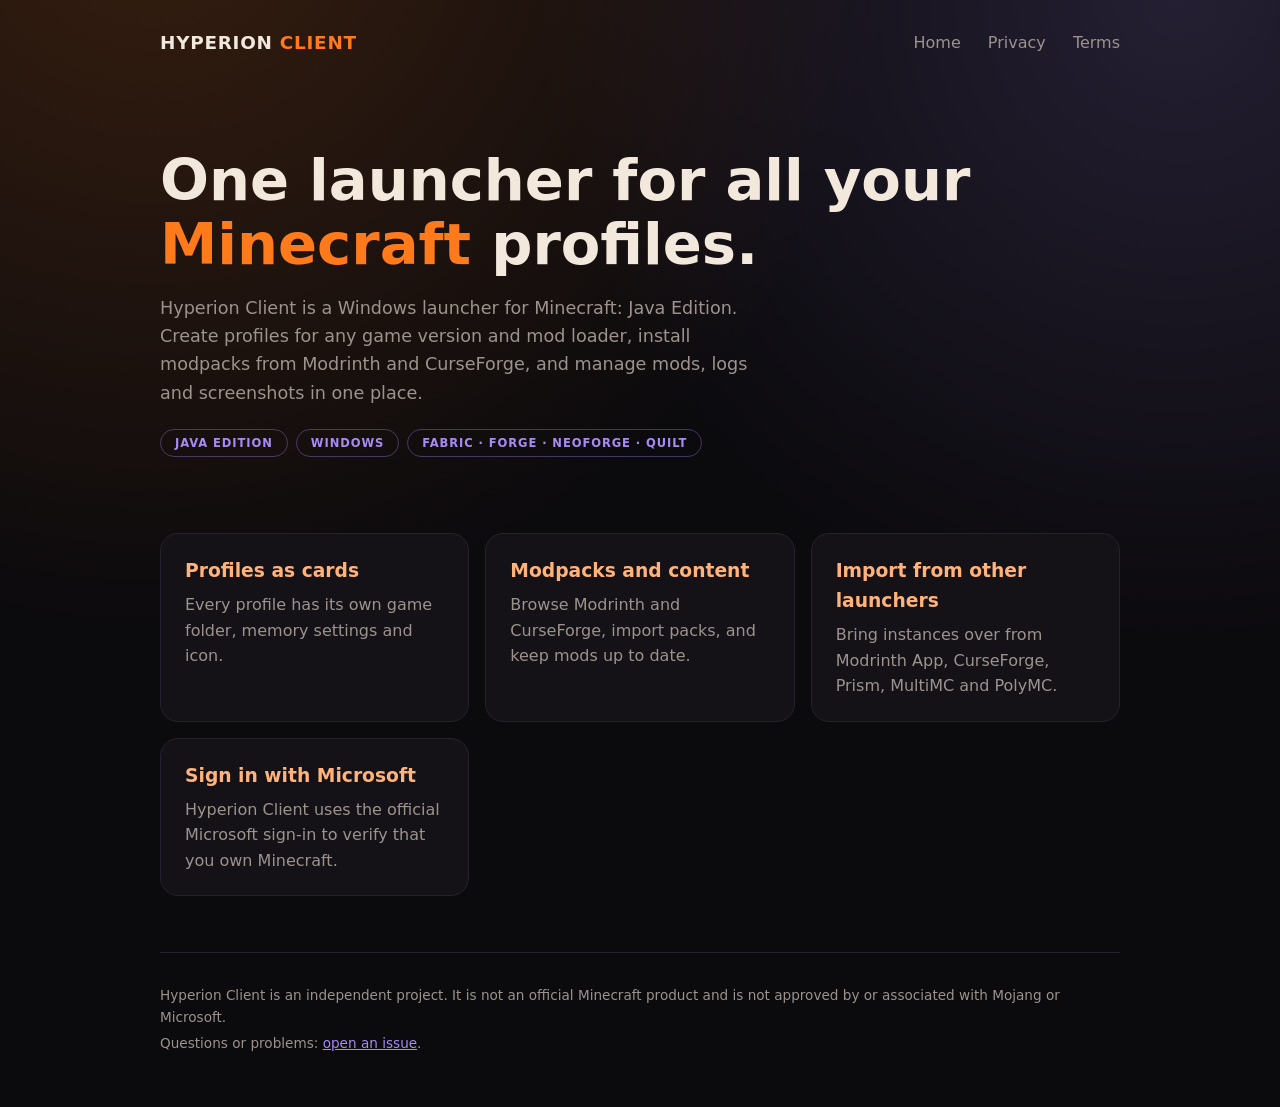
==== index.html @ f6ef38c7 "Add Hyperion Client website" ====
<!doctype html>
<html lang="en">
<head>
  <meta charset="utf-8">
  <meta name="viewport" content="width=device-width, initial-scale=1">
  <title>Hyperion Client</title>
  <meta name="description" content="Hyperion Client is a Windows launcher for Minecraft: Java Edition profiles, modpacks and content.">
  <link rel="stylesheet" href="style.css">
</head>
<body>
  <header>
    <a class="brand" href="./">HYPERION <span>CLIENT</span></a>
    <nav>
      <a href="./">Home</a>
      <a href="privacy.html">Privacy</a>
      <a href="terms.html">Terms</a>
    </nav>
  </header>
  <main>
    <section class="hero">
      <h1>One launcher for all your <em>Minecraft</em> profiles.</h1>
      <p>Hyperion Client is a Windows launcher for Minecraft: Java Edition. Create profiles for any game version and mod loader,
        install modpacks from Modrinth and CurseForge, and manage mods, logs and screenshots in one place.</p>
      <div class="chips">
        <span class="chip">JAVA EDITION</span>
        <span class="chip">WINDOWS</span>
        <span class="chip">FABRIC · FORGE · NEOFORGE · QUILT</span>
      </div>
    </section>
    <section class="grid">
      <article class="card"><h3>Profiles as cards</h3><p>Every profile has its own game folder, memory settings and icon.</p></article>
      <article class="card"><h3>Modpacks and content</h3><p>Browse Modrinth and CurseForge, import packs, and keep mods up to date.</p></article>
      <article class="card"><h3>Import from other launchers</h3><p>Bring instances over from Modrinth App, CurseForge, Prism, MultiMC and PolyMC.</p></article>
      <article class="card"><h3>Sign in with Microsoft</h3><p>Hyperion Client uses the official Microsoft sign-in to verify that you own Minecraft.</p></article>
    </section>
  </main>
  <footer>
    <p>Hyperion Client is an independent project. It is not an official Minecraft product and is not approved by or associated with Mojang or Microsoft.</p>
    <p>Questions or problems: <a href="https://github.com/Wolfiy044/hyperion-client/issues">open an issue</a>.</p>
  </footer>
</body>
</html>
---- style.css ----
:root {
  --ink: #0b0a0d;
  --panel: #141217;
  --line: #26222b;
  --pumpkin: #ff7a1a;
  --pumpkin-light: #ffb27a;
  --witch: #a88bf5;
  --bone: #f2e8dc;
  --ash: #9c938d;
}

* { box-sizing: border-box; }

body {
  margin: 0;
  min-height: 100vh;
  background:
    radial-gradient(circle at 12% -10%, rgba(255, 122, 26, 0.18), transparent 45%),
    radial-gradient(circle at 92% 0%, rgba(168, 139, 245, 0.16), transparent 40%),
    var(--ink);
  color: var(--bone);
  font-family: "Segoe UI", system-ui, sans-serif;
  line-height: 1.6;
}

header, main, footer { width: min(960px, 100% - 40px); margin: 0 auto; }

header { display: flex; align-items: center; justify-content: space-between; padding: 28px 0; }

.brand { font-weight: 800; font-size: 1.15rem; letter-spacing: 0.04em; color: var(--bone); text-decoration: none; }
.brand span { color: var(--pumpkin); }

nav a { color: var(--ash); text-decoration: none; margin-left: 22px; transition: color 0.2s; }
nav a:hover { color: var(--pumpkin-light); }

.hero { padding: 64px 0 40px; }
.hero h1 { font-size: clamp(2.2rem, 6vw, 3.6rem); line-height: 1.1; margin: 0 0 18px; }
.hero h1 em { font-style: normal; color: var(--pumpkin); }
.hero p { max-width: 620px; color: var(--ash); font-size: 1.1rem; }

.chips { display: flex; flex-wrap: wrap; gap: 8px; margin-top: 22px; }
.chip {
  padding: 4px 14px;
  border: 1px solid rgba(168, 139, 245, 0.35);
  border-radius: 999px;
  color: var(--witch);
  font-size: 0.72rem;
  font-weight: 700;
  letter-spacing: 0.08em;
}

.grid { display: grid; grid-template-columns: repeat(auto-fit, minmax(260px, 1fr)); gap: 16px; margin: 36px 0 56px; }

.card {
  background: var(--panel);
  border: 1px solid var(--line);
  border-radius: 18px;
  padding: 22px 24px;
  transition: transform 0.2s, border-color 0.2s;
}
.card:hover { transform: translateY(-3px); border-color: var(--pumpkin); }
.card h3 { margin: 0 0 6px; color: var(--pumpkin-light); }
.card p { margin: 0; color: var(--ash); }

.doc { padding: 24px 0 64px; }
.doc h1 { font-size: 2.2rem; margin-bottom: 4px; }
.doc h2 { color: var(--pumpkin-light); margin-top: 36px; }
.doc p, .doc li { color: var(--bone); }
.doc .muted { color: var(--ash); }
.doc a, footer a { color: var(--witch); }

footer { border-top: 1px solid var(--line); padding: 28px 0 48px; color: var(--ash); font-size: 0.85rem; }
footer p { margin: 4px 0; }
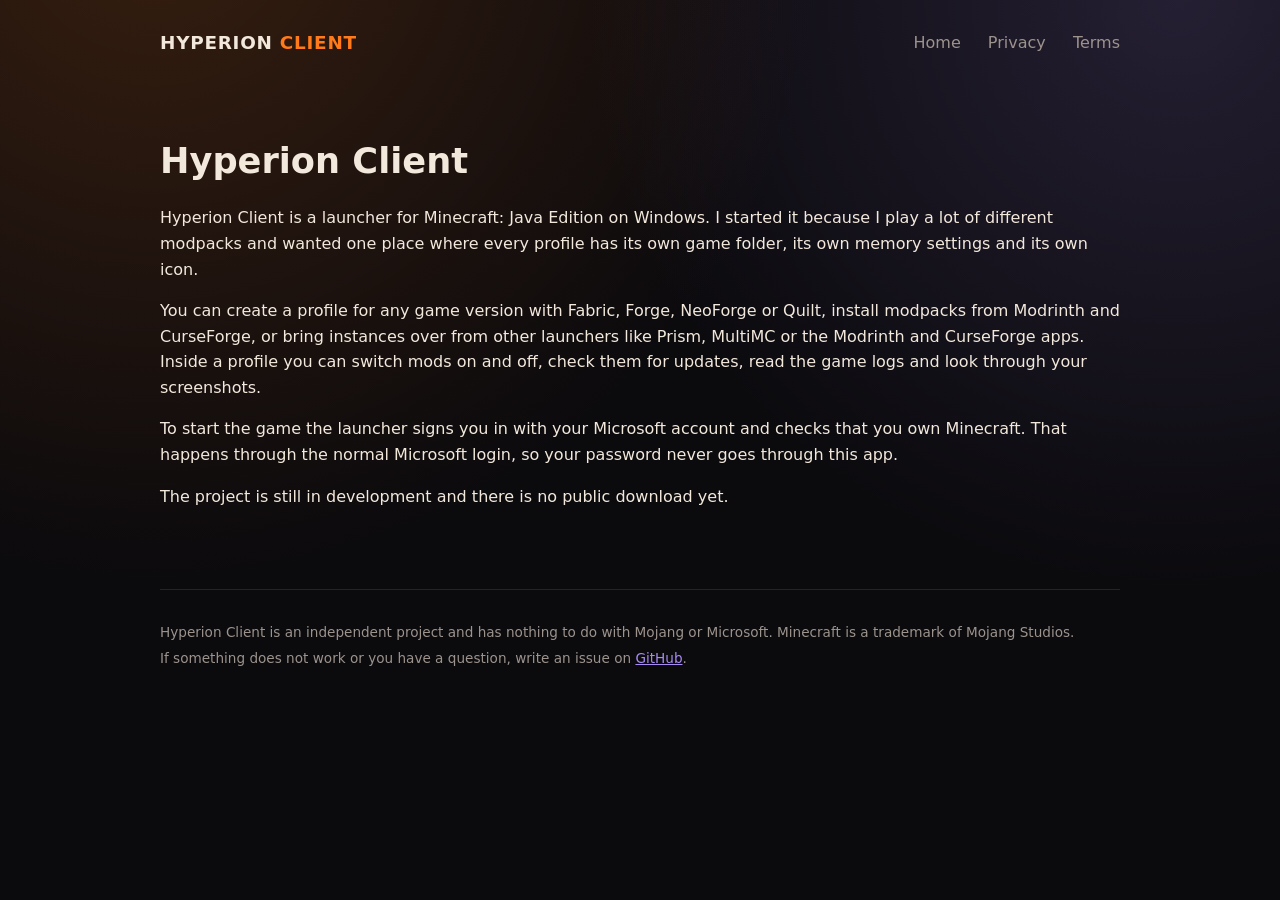
==== commit a1c7140a: "Rewrite site text" ====
--- a/index.html
+++ b/index.html
@@ -4,7 +4,7 @@
   <meta charset="utf-8">
   <meta name="viewport" content="width=device-width, initial-scale=1">
   <title>Hyperion Client</title>
-  <meta name="description" content="Hyperion Client is a Windows launcher for Minecraft: Java Edition profiles, modpacks and content.">
+  <meta name="description" content="Hyperion Client is a Windows launcher for Minecraft: Java Edition.">
   <link rel="stylesheet" href="style.css">
 </head>
 <body>
@@ -16,27 +16,20 @@
       <a href="terms.html">Terms</a>
     </nav>
   </header>
-  <main>
-    <section class="hero">
-      <h1>One launcher for all your <em>Minecraft</em> profiles.</h1>
-      <p>Hyperion Client is a Windows launcher for Minecraft: Java Edition. Create profiles for any game version and mod loader,
-        install modpacks from Modrinth and CurseForge, and manage mods, logs and screenshots in one place.</p>
-      <div class="chips">
-        <span class="chip">JAVA EDITION</span>
-        <span class="chip">WINDOWS</span>
-        <span class="chip">FABRIC · FORGE · NEOFORGE · QUILT</span>
-      </div>
-    </section>
-    <section class="grid">
-      <article class="card"><h3>Profiles as cards</h3><p>Every profile has its own game folder, memory settings and icon.</p></article>
-      <article class="card"><h3>Modpacks and content</h3><p>Browse Modrinth and CurseForge, import packs, and keep mods up to date.</p></article>
-      <article class="card"><h3>Import from other launchers</h3><p>Bring instances over from Modrinth App, CurseForge, Prism, MultiMC and PolyMC.</p></article>
-      <article class="card"><h3>Sign in with Microsoft</h3><p>Hyperion Client uses the official Microsoft sign-in to verify that you own Minecraft.</p></article>
-    </section>
+  <main class="doc">
+    <h1>Hyperion Client</h1>
+    <p>Hyperion Client is a launcher for Minecraft: Java Edition on Windows. I started it because I play a lot of different
+      modpacks and wanted one place where every profile has its own game folder, its own memory settings and its own icon.</p>
+    <p>You can create a profile for any game version with Fabric, Forge, NeoForge or Quilt, install modpacks from Modrinth and
+      CurseForge, or bring instances over from other launchers like Prism, MultiMC or the Modrinth and CurseForge apps. Inside a
+      profile you can switch mods on and off, check them for updates, read the game logs and look through your screenshots.</p>
+    <p>To start the game the launcher signs you in with your Microsoft account and checks that you own Minecraft. That happens
+      through the normal Microsoft login, so your password never goes through this app.</p>
+    <p>The project is still in development and there is no public download yet.</p>
   </main>
   <footer>
-    <p>Hyperion Client is an independent project. It is not an official Minecraft product and is not approved by or associated with Mojang or Microsoft.</p>
-    <p>Questions or problems: <a href="https://github.com/Wolfiy044/hyperion-client/issues">open an issue</a>.</p>
+    <p>Hyperion Client is an independent project and has nothing to do with Mojang or Microsoft. Minecraft is a trademark of Mojang Studios.</p>
+    <p>If something does not work or you have a question, write an issue on <a href="https://github.com/Wolfiy044/hyperion-client/issues">GitHub</a>.</p>
   </footer>
 </body>
 </html>
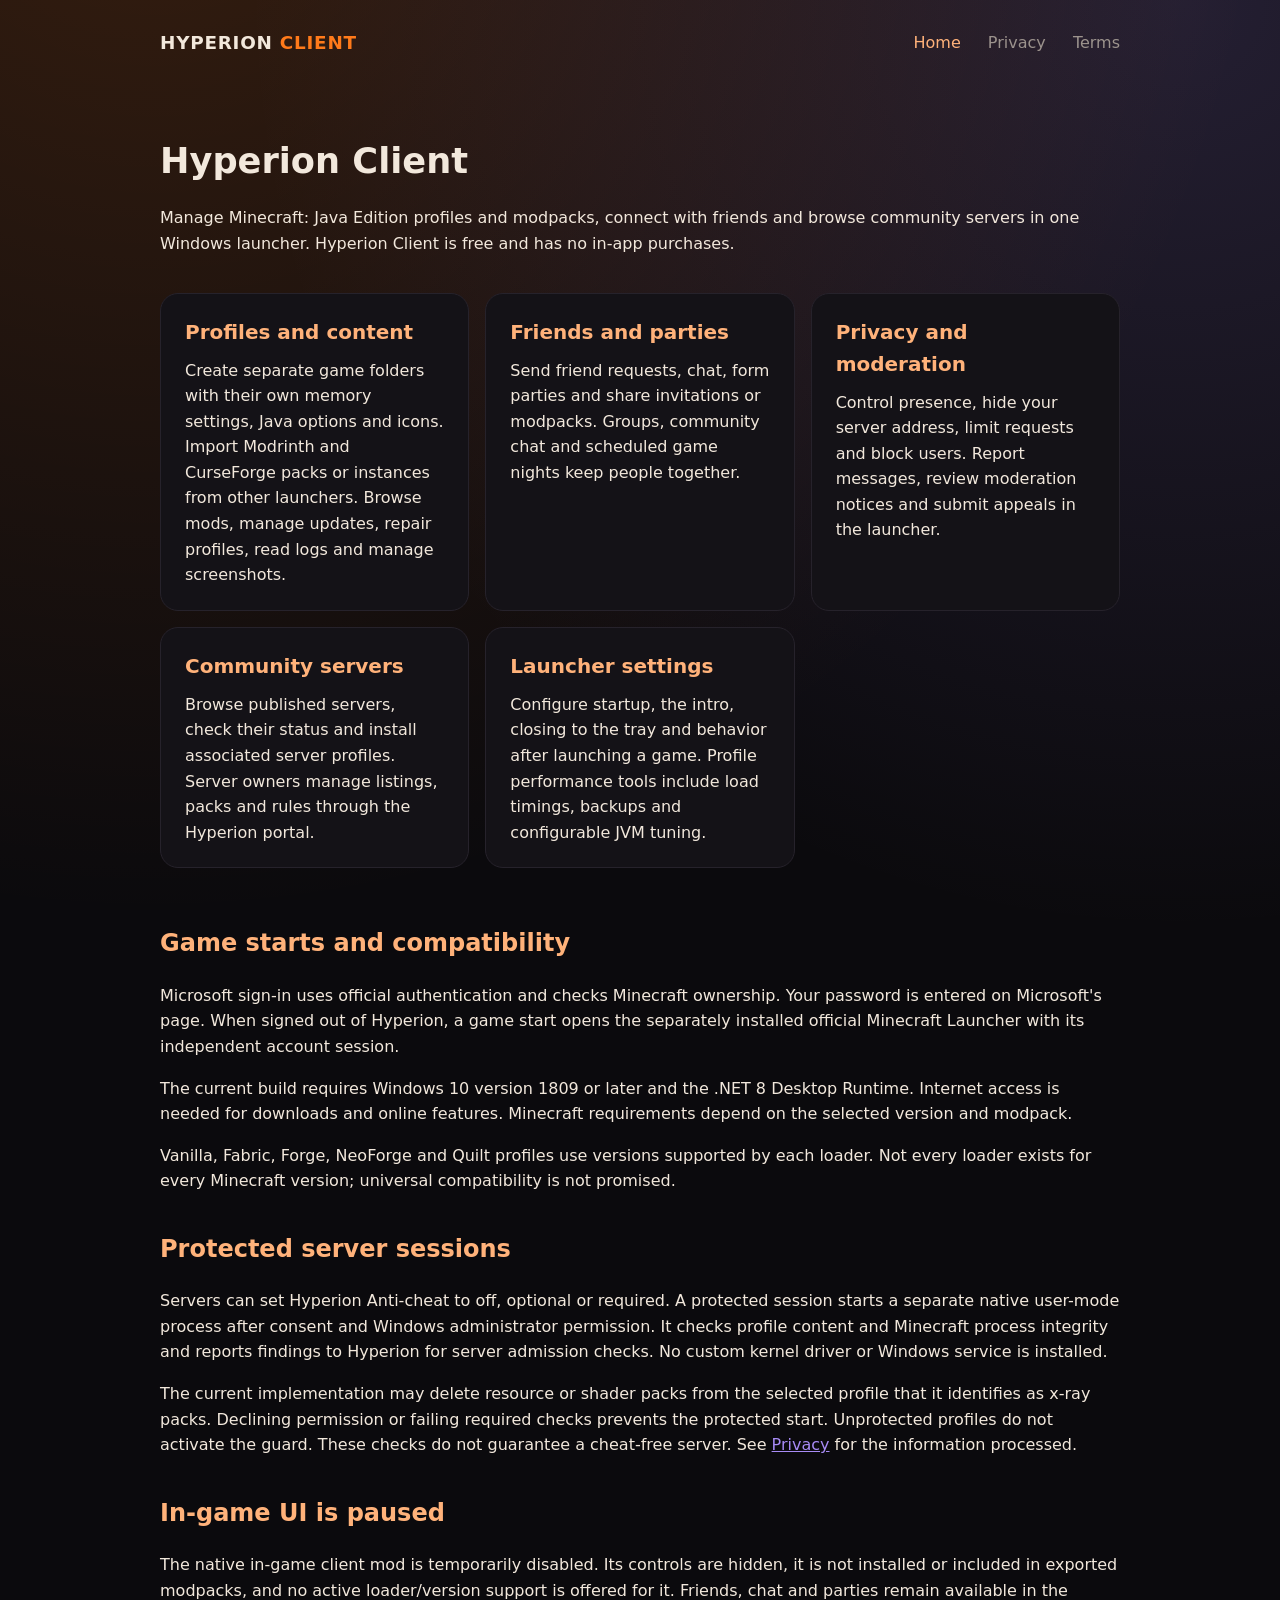
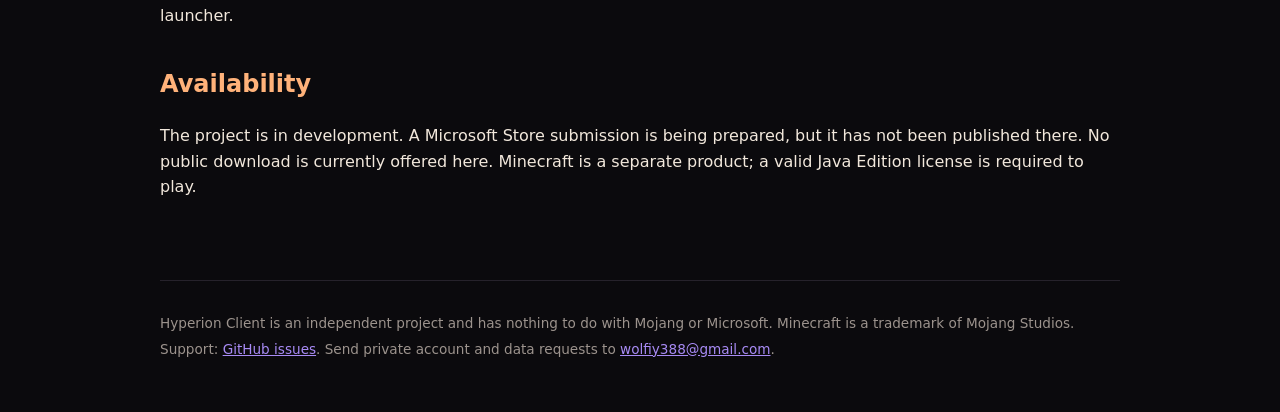
==== commit 0d9fa088: "Update website for current launcher features and privacy" ====
--- a/index.html
+++ b/index.html
@@ -10,26 +10,75 @@
 <body>
   <header>
     <a class="brand" href="./">HYPERION <span>CLIENT</span></a>
-    <nav>
-      <a href="./">Home</a>
+    <nav aria-label="Main navigation">
+      <a href="./" aria-current="page">Home</a>
       <a href="privacy.html">Privacy</a>
       <a href="terms.html">Terms</a>
     </nav>
   </header>
   <main class="doc">
     <h1>Hyperion Client</h1>
-    <p>Hyperion Client is a launcher for Minecraft: Java Edition on Windows. I started it because I play a lot of different
-      modpacks and wanted one place where every profile has its own game folder, its own memory settings and its own icon.</p>
-    <p>You can create a profile for any game version with Fabric, Forge, NeoForge or Quilt, install modpacks from Modrinth and
-      CurseForge, or bring instances over from other launchers like Prism, MultiMC or the Modrinth and CurseForge apps. Inside a
-      profile you can switch mods on and off, check them for updates, read the game logs and look through your screenshots.</p>
-    <p>To start the game the launcher signs you in with your Microsoft account and checks that you own Minecraft. That happens
-      through the normal Microsoft login, so your password never goes through this app.</p>
-    <p>The project is still in development and there is no public download yet.</p>
+    <p>Manage Minecraft: Java Edition profiles and modpacks, connect with friends and browse community servers
+      in one Windows launcher. Hyperion Client is free and has no in-app purchases.</p>
+    <div class="grid">
+      <article class="card">
+        <h2>Profiles and content</h2>
+        <p>Create separate game folders with their own memory settings, Java options and icons.
+          Import Modrinth and CurseForge packs or instances from other launchers. Browse mods, manage updates,
+          repair profiles, read logs and manage screenshots.</p>
+      </article>
+      <article class="card">
+        <h2>Friends and parties</h2>
+        <p>Send friend requests, chat, form parties and share invitations or modpacks.
+          Groups, community chat and scheduled game nights keep people together.</p>
+      </article>
+      <article class="card">
+        <h2>Privacy and moderation</h2>
+        <p>Control presence, hide your server address, limit requests and block users.
+          Report messages, review moderation notices and submit appeals in the launcher.</p>
+      </article>
+      <article class="card">
+        <h2>Community servers</h2>
+        <p>Browse published servers, check their status and install associated server profiles.
+          Server owners manage listings, packs and rules through the Hyperion portal.</p>
+      </article>
+      <article class="card">
+        <h2>Launcher settings</h2>
+        <p>Configure startup, the intro, closing to the tray and behavior after launching a game.
+          Profile performance tools include load timings, backups and configurable JVM tuning.</p>
+      </article>
+    </div>
+    <h2>Game starts and compatibility</h2>
+    <p>Microsoft sign-in uses official authentication and checks Minecraft ownership. Your password is entered
+      on Microsoft's page. When signed out of Hyperion, a game start opens the separately installed official
+      Minecraft Launcher with its independent account session.</p>
+    <p>The current build requires Windows 10 version 1809 or later and the .NET 8 Desktop Runtime.
+      Internet access is needed for downloads and online features. Minecraft requirements depend on the
+      selected version and modpack.</p>
+    <p>Vanilla, Fabric, Forge, NeoForge and Quilt profiles use versions supported by each loader.
+      Not every loader exists for every Minecraft version; universal compatibility is not promised.</p>
+    <h2>Protected server sessions</h2>
+    <p>Servers can set Hyperion Anti-cheat to off, optional or required. A protected session starts a separate
+      native user-mode process after consent and Windows administrator permission. It checks profile content
+      and Minecraft process integrity and reports findings to Hyperion for server admission checks.
+      No custom kernel driver or Windows service is installed.</p>
+    <p>The current implementation may delete resource or shader packs from the selected profile that it
+      identifies as x-ray packs. Declining permission or failing required checks prevents the protected start.
+      Unprotected profiles do not activate the guard. These checks do not guarantee a cheat-free server.
+      See <a href="privacy.html">Privacy</a> for the information processed.</p>
+    <h2>In-game UI is paused</h2>
+    <p>The native in-game client mod is temporarily disabled. Its controls are hidden, it is not installed
+      or included in exported modpacks, and no active loader/version support is offered for it.
+      Friends, chat and parties remain available in the launcher.</p>
+    <h2>Availability</h2>
+    <p>The project is in development. A Microsoft Store submission is being prepared, but it has not been
+      published there. No public download is currently offered here. Minecraft is a separate product;
+      a valid Java Edition license is required to play.</p>
   </main>
   <footer>
     <p>Hyperion Client is an independent project and has nothing to do with Mojang or Microsoft. Minecraft is a trademark of Mojang Studios.</p>
-    <p>If something does not work or you have a question, write an issue on <a href="https://github.com/Wolfiy044/hyperion-client/issues">GitHub</a>.</p>
+    <p>Support: <a href="https://github.com/Wolfiy044/hyperion-client/issues">GitHub issues</a>.
+      Send private account and data requests to <a href="mailto:wolfiy388@gmail.com">wolfiy388@gmail.com</a>.</p>
   </footer>
 </body>
 </html>
--- a/style.css
+++ b/style.css
@@ -60,6 +60,7 @@
 }
 .card:hover { transform: translateY(-3px); border-color: var(--pumpkin); }
 .card h3 { margin: 0 0 6px; color: var(--pumpkin-light); }
+.doc .card h2 { margin: 0 0 10px; font-size: 1.25rem; }
 .card p { margin: 0; color: var(--ash); }
 
 .doc { padding: 24px 0 64px; }
@@ -71,3 +72,19 @@
 
 footer { border-top: 1px solid var(--line); padding: 28px 0 48px; color: var(--ash); font-size: 0.85rem; }
 footer p { margin: 4px 0; }
+
+a:focus-visible { outline: 2px solid var(--witch); outline-offset: 4px; }
+nav a[aria-current="page"] { color: var(--pumpkin-light); }
+.doc p { overflow-wrap: anywhere; }
+
+@media (max-width: 540px) {
+  header { align-items: flex-start; flex-direction: column; gap: 14px; }
+  nav { display: flex; flex-wrap: wrap; gap: 18px; }
+  nav a { margin-left: 0; }
+  .grid { grid-template-columns: 1fr; }
+}
+
+@media (prefers-reduced-motion: reduce) {
+  .card, nav a { transition: none; }
+  .card:hover { transform: none; }
+}
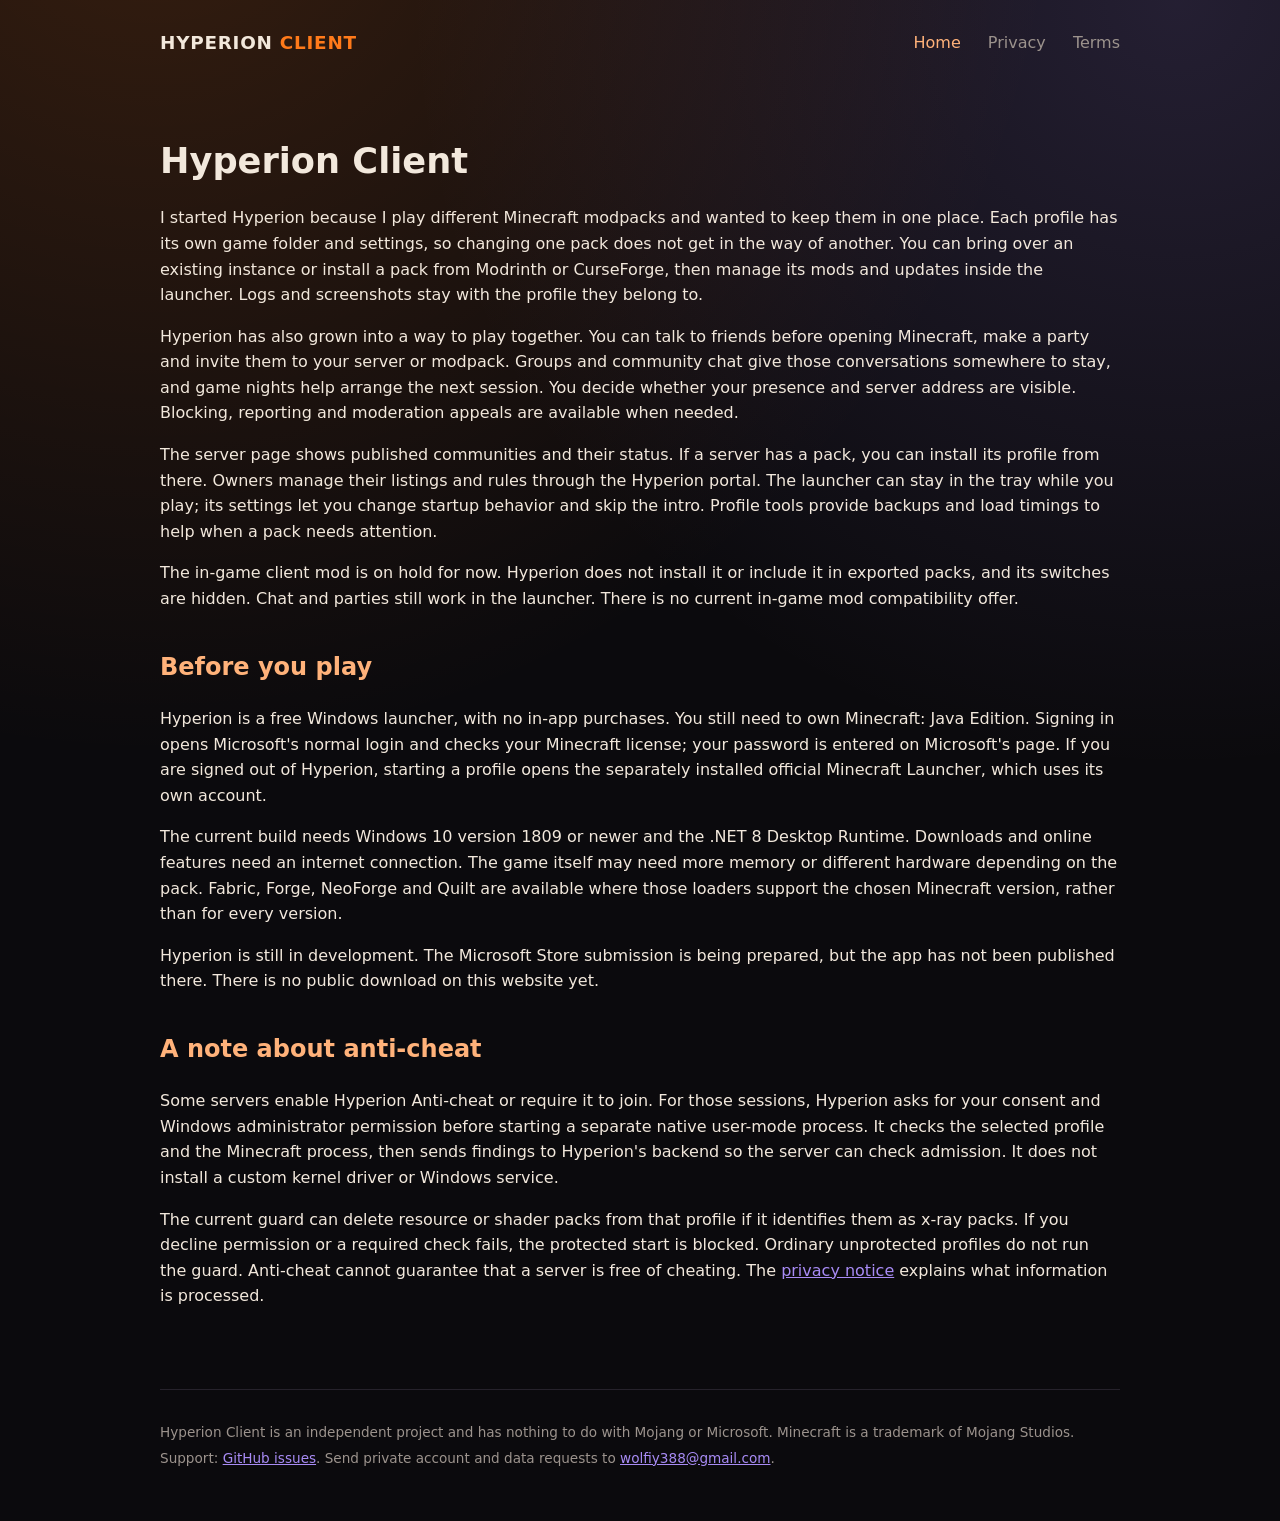
==== commit b40577b2: "Rewrite homepage as natural prose" ====
--- a/index.html
+++ b/index.html
@@ -5,6 +5,7 @@
   <meta name="viewport" content="width=device-width, initial-scale=1">
   <title>Hyperion Client</title>
   <meta name="description" content="Hyperion Client is a Windows launcher for Minecraft: Java Edition.">
+  <link rel="icon" href="favicon.ico">
   <link rel="stylesheet" href="style.css">
 </head>
 <body>
@@ -18,62 +19,43 @@
   </header>
   <main class="doc">
     <h1>Hyperion Client</h1>
-    <p>Manage Minecraft: Java Edition profiles and modpacks, connect with friends and browse community servers
-      in one Windows launcher. Hyperion Client is free and has no in-app purchases.</p>
-    <div class="grid">
-      <article class="card">
-        <h2>Profiles and content</h2>
-        <p>Create separate game folders with their own memory settings, Java options and icons.
-          Import Modrinth and CurseForge packs or instances from other launchers. Browse mods, manage updates,
-          repair profiles, read logs and manage screenshots.</p>
-      </article>
-      <article class="card">
-        <h2>Friends and parties</h2>
-        <p>Send friend requests, chat, form parties and share invitations or modpacks.
-          Groups, community chat and scheduled game nights keep people together.</p>
-      </article>
-      <article class="card">
-        <h2>Privacy and moderation</h2>
-        <p>Control presence, hide your server address, limit requests and block users.
-          Report messages, review moderation notices and submit appeals in the launcher.</p>
-      </article>
-      <article class="card">
-        <h2>Community servers</h2>
-        <p>Browse published servers, check their status and install associated server profiles.
-          Server owners manage listings, packs and rules through the Hyperion portal.</p>
-      </article>
-      <article class="card">
-        <h2>Launcher settings</h2>
-        <p>Configure startup, the intro, closing to the tray and behavior after launching a game.
-          Profile performance tools include load timings, backups and configurable JVM tuning.</p>
-      </article>
-    </div>
-    <h2>Game starts and compatibility</h2>
-    <p>Microsoft sign-in uses official authentication and checks Minecraft ownership. Your password is entered
-      on Microsoft's page. When signed out of Hyperion, a game start opens the separately installed official
-      Minecraft Launcher with its independent account session.</p>
-    <p>The current build requires Windows 10 version 1809 or later and the .NET 8 Desktop Runtime.
-      Internet access is needed for downloads and online features. Minecraft requirements depend on the
-      selected version and modpack.</p>
-    <p>Vanilla, Fabric, Forge, NeoForge and Quilt profiles use versions supported by each loader.
-      Not every loader exists for every Minecraft version; universal compatibility is not promised.</p>
-    <h2>Protected server sessions</h2>
-    <p>Servers can set Hyperion Anti-cheat to off, optional or required. A protected session starts a separate
-      native user-mode process after consent and Windows administrator permission. It checks profile content
-      and Minecraft process integrity and reports findings to Hyperion for server admission checks.
-      No custom kernel driver or Windows service is installed.</p>
-    <p>The current implementation may delete resource or shader packs from the selected profile that it
-      identifies as x-ray packs. Declining permission or failing required checks prevents the protected start.
-      Unprotected profiles do not activate the guard. These checks do not guarantee a cheat-free server.
-      See <a href="privacy.html">Privacy</a> for the information processed.</p>
-    <h2>In-game UI is paused</h2>
-    <p>The native in-game client mod is temporarily disabled. Its controls are hidden, it is not installed
-      or included in exported modpacks, and no active loader/version support is offered for it.
-      Friends, chat and parties remain available in the launcher.</p>
-    <h2>Availability</h2>
-    <p>The project is in development. A Microsoft Store submission is being prepared, but it has not been
-      published there. No public download is currently offered here. Minecraft is a separate product;
-      a valid Java Edition license is required to play.</p>
+    <p>I started Hyperion because I play different Minecraft modpacks and wanted to keep them in one place.
+      Each profile has its own game folder and settings, so changing one pack does not get in the way of another.
+      You can bring over an existing instance or install a pack from Modrinth or CurseForge, then manage its
+      mods and updates inside the launcher. Logs and screenshots stay with the profile they belong to.</p>
+    <p>Hyperion has also grown into a way to play together. You can talk to friends before opening Minecraft,
+      make a party and invite them to your server or modpack. Groups and community chat give those conversations
+      somewhere to stay, and game nights help arrange the next session. You decide whether your presence and
+      server address are visible. Blocking, reporting and moderation appeals are available when needed.</p>
+    <p>The server page shows published communities and their status. If a server has a pack, you can install
+      its profile from there. Owners manage their listings and rules through the Hyperion portal. The launcher
+      can stay in the tray while you play; its settings let you change startup behavior and skip the intro.
+      Profile tools provide backups and load timings to help when a pack needs attention.</p>
+    <p>The in-game client mod is on hold for now. Hyperion does not install it or include it in exported packs,
+      and its switches are hidden. Chat and parties still work in the launcher. There is no current in-game mod
+      compatibility offer.</p>
+
+    <h2>Before you play</h2>
+    <p>Hyperion is a free Windows launcher, with no in-app purchases. You still need to own Minecraft:
+      Java Edition. Signing in opens Microsoft's normal login and checks your Minecraft license; your password
+      is entered on Microsoft's page. If you are signed out of Hyperion, starting a profile opens the separately
+      installed official Minecraft Launcher, which uses its own account.</p>
+    <p>The current build needs Windows 10 version 1809 or newer and the .NET 8 Desktop Runtime.
+      Downloads and online features need an internet connection. The game itself may need more memory or
+      different hardware depending on the pack. Fabric, Forge, NeoForge and Quilt are available where those
+      loaders support the chosen Minecraft version, rather than for every version.</p>
+    <p>Hyperion is still in development. The Microsoft Store submission is being prepared, but the app has
+      not been published there. There is no public download on this website yet.</p>
+
+    <h2>A note about anti-cheat</h2>
+    <p>Some servers enable Hyperion Anti-cheat or require it to join. For those sessions, Hyperion asks for
+      your consent and Windows administrator permission before starting a separate native user-mode process.
+      It checks the selected profile and the Minecraft process, then sends findings to Hyperion's backend
+      so the server can check admission. It does not install a custom kernel driver or Windows service.</p>
+    <p>The current guard can delete resource or shader packs from that profile if it identifies them as x-ray
+      packs. If you decline permission or a required check fails, the protected start is blocked. Ordinary
+      unprotected profiles do not run the guard. Anti-cheat cannot guarantee that a server is free of cheating.
+      The <a href="privacy.html">privacy notice</a> explains what information is processed.</p>
   </main>
   <footer>
     <p>Hyperion Client is an independent project and has nothing to do with Mojang or Microsoft. Minecraft is a trademark of Mojang Studios.</p>
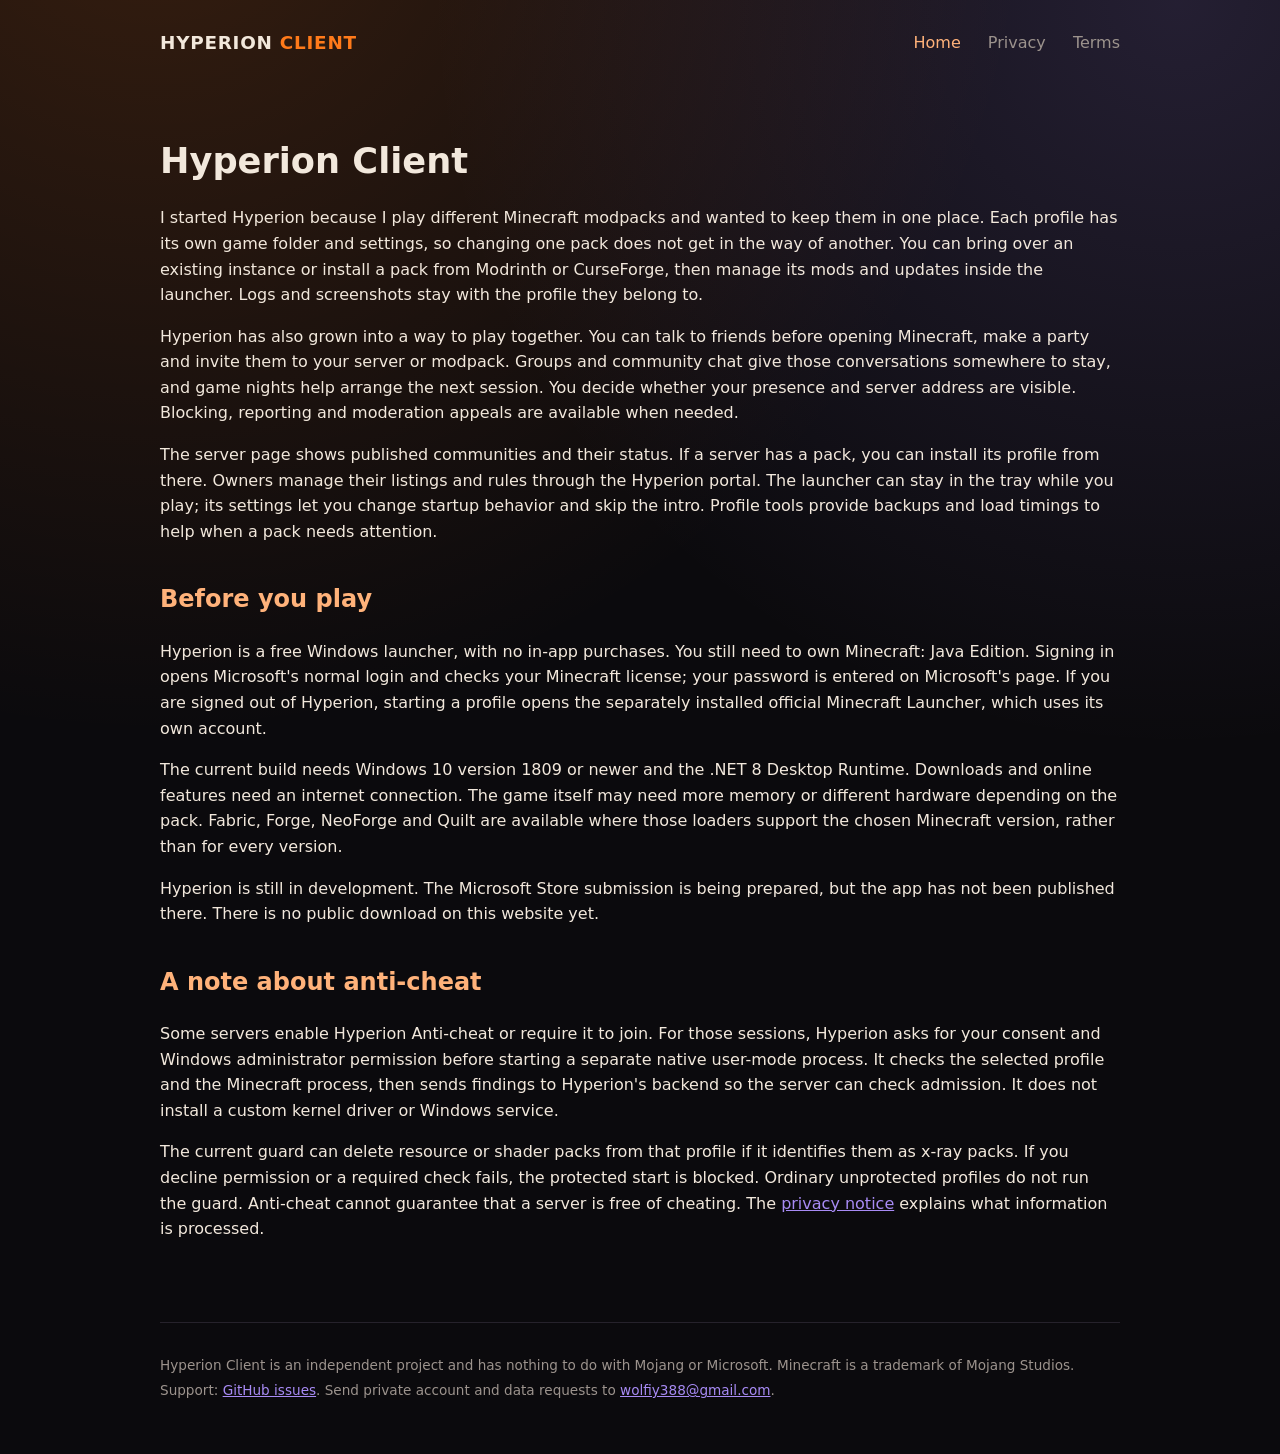
==== commit 0efd64ad: "Remove paused in-game UI notice from homepage" ====
--- a/index.html
+++ b/index.html
@@ -31,9 +31,6 @@
       its profile from there. Owners manage their listings and rules through the Hyperion portal. The launcher
       can stay in the tray while you play; its settings let you change startup behavior and skip the intro.
       Profile tools provide backups and load timings to help when a pack needs attention.</p>
-    <p>The in-game client mod is on hold for now. Hyperion does not install it or include it in exported packs,
-      and its switches are hidden. Chat and parties still work in the launcher. There is no current in-game mod
-      compatibility offer.</p>
 
     <h2>Before you play</h2>
     <p>Hyperion is a free Windows launcher, with no in-app purchases. You still need to own Minecraft:
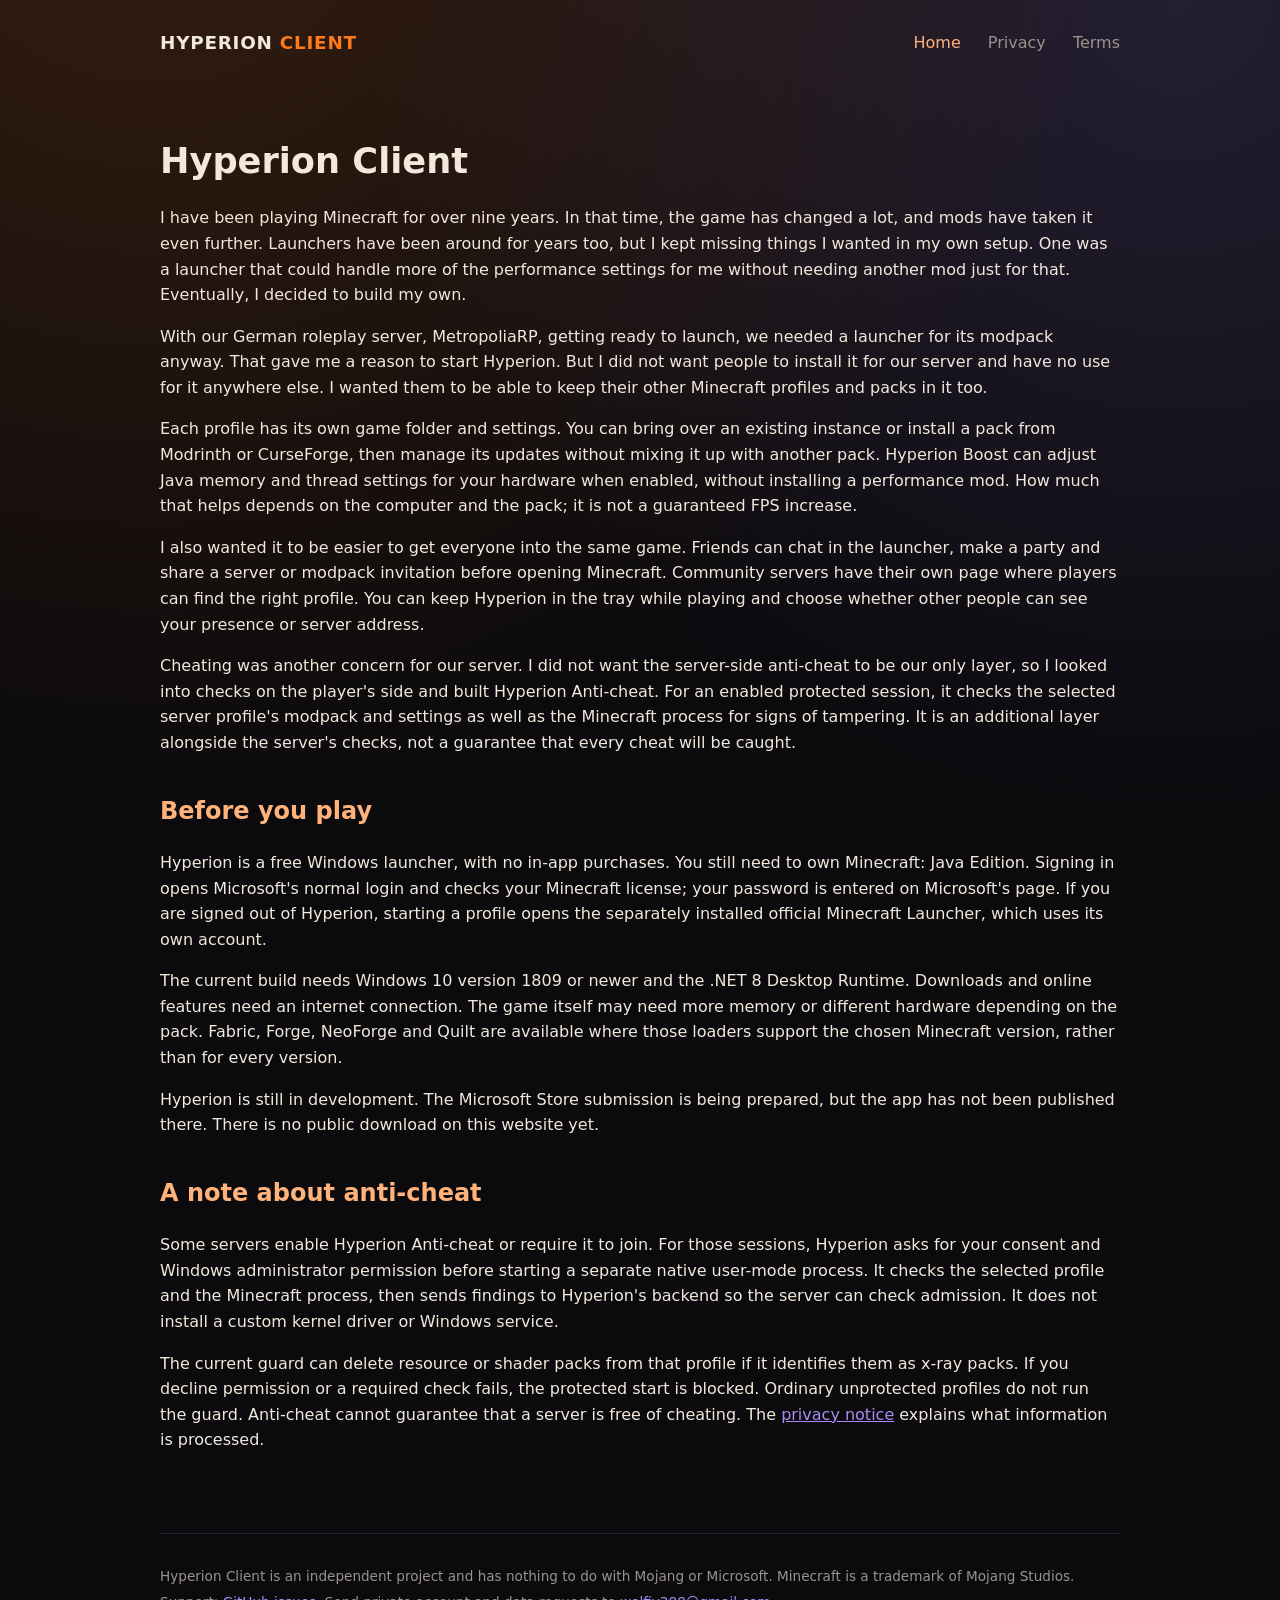
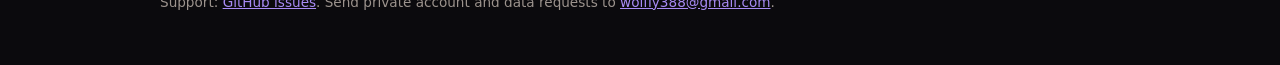
==== commit 089f60e6: "Tell the founder story behind Hyperion" ====
--- a/index.html
+++ b/index.html
@@ -19,18 +19,28 @@
   </header>
   <main class="doc">
     <h1>Hyperion Client</h1>
-    <p>I started Hyperion because I play different Minecraft modpacks and wanted to keep them in one place.
-      Each profile has its own game folder and settings, so changing one pack does not get in the way of another.
-      You can bring over an existing instance or install a pack from Modrinth or CurseForge, then manage its
-      mods and updates inside the launcher. Logs and screenshots stay with the profile they belong to.</p>
-    <p>Hyperion has also grown into a way to play together. You can talk to friends before opening Minecraft,
-      make a party and invite them to your server or modpack. Groups and community chat give those conversations
-      somewhere to stay, and game nights help arrange the next session. You decide whether your presence and
-      server address are visible. Blocking, reporting and moderation appeals are available when needed.</p>
-    <p>The server page shows published communities and their status. If a server has a pack, you can install
-      its profile from there. Owners manage their listings and rules through the Hyperion portal. The launcher
-      can stay in the tray while you play; its settings let you change startup behavior and skip the intro.
-      Profile tools provide backups and load timings to help when a pack needs attention.</p>
+    <p>I have been playing Minecraft for over nine years. In that time, the game has changed a lot,
+      and mods have taken it even further. Launchers have been around for years too, but I kept missing
+      things I wanted in my own setup. One was a launcher that could handle more of the performance settings
+      for me without needing another mod just for that. Eventually, I decided to build my own.</p>
+    <p>With our German roleplay server, MetropoliaRP, getting ready to launch, we needed a launcher for its
+      modpack anyway. That gave me a reason to start Hyperion. But I did not want people to install it for
+      our server and have no use for it anywhere else. I wanted them to be able to keep their other Minecraft
+      profiles and packs in it too.</p>
+    <p>Each profile has its own game folder and settings. You can bring over an existing instance or install
+      a pack from Modrinth or CurseForge, then manage its updates without mixing it up with another pack.
+      Hyperion Boost can adjust Java memory and thread settings for your hardware when enabled, without
+      installing a performance mod. How much that helps depends on the computer and the pack; it is not
+      a guaranteed FPS increase.</p>
+    <p>I also wanted it to be easier to get everyone into the same game. Friends can chat in the launcher,
+      make a party and share a server or modpack invitation before opening Minecraft. Community servers have
+      their own page where players can find the right profile. You can keep Hyperion in the tray while playing
+      and choose whether other people can see your presence or server address.</p>
+    <p>Cheating was another concern for our server. I did not want the server-side anti-cheat to be our only
+      layer, so I looked into checks on the player's side and built Hyperion Anti-cheat. For an enabled protected
+      session, it checks the selected server profile's modpack and settings as well as the Minecraft process
+      for signs of tampering. It is an additional layer alongside the server's checks, not a guarantee that
+      every cheat will be caught.</p>
 
     <h2>Before you play</h2>
     <p>Hyperion is a free Windows launcher, with no in-app purchases. You still need to own Minecraft:
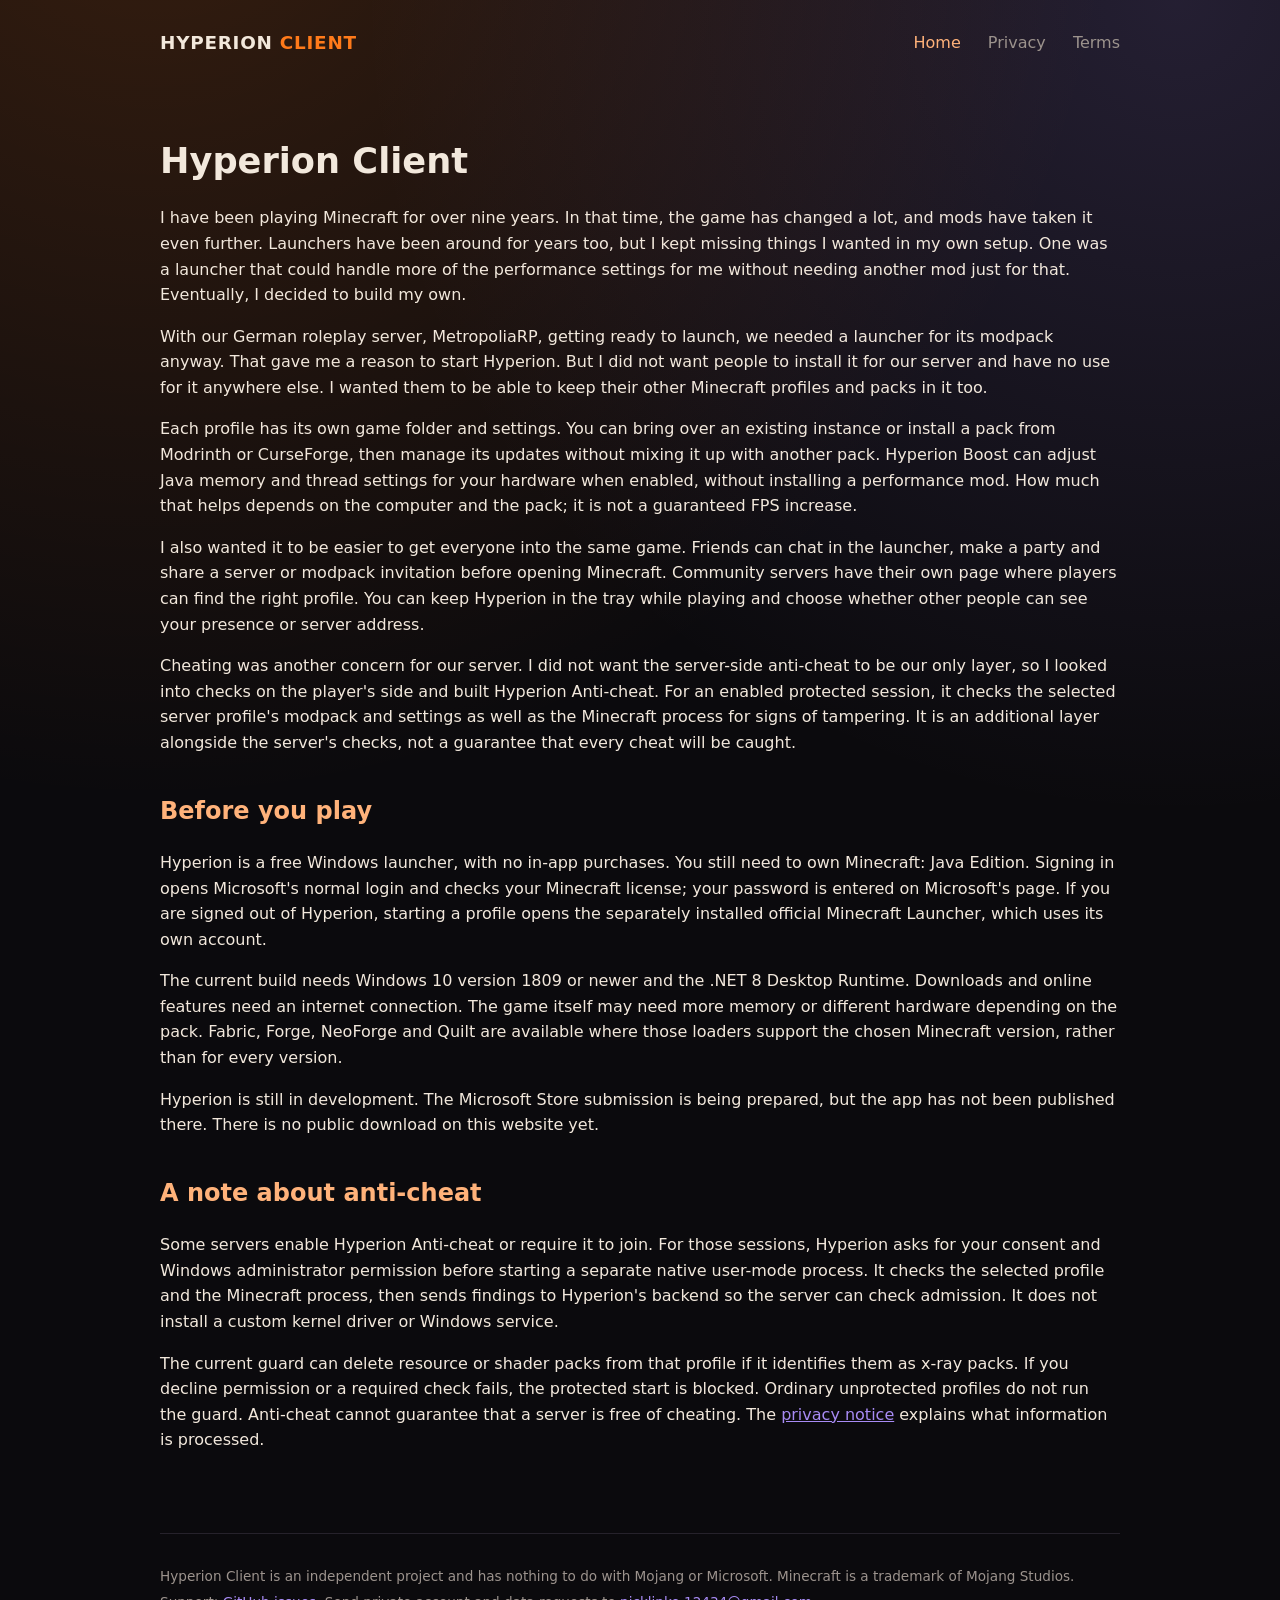
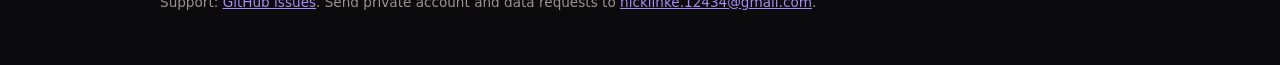
==== commit f2f64576: "Update public support and privacy contact email" ====
--- a/index.html
+++ b/index.html
@@ -67,7 +67,7 @@
   <footer>
     <p>Hyperion Client is an independent project and has nothing to do with Mojang or Microsoft. Minecraft is a trademark of Mojang Studios.</p>
     <p>Support: <a href="https://github.com/Wolfiy044/hyperion-client/issues">GitHub issues</a>.
-      Send private account and data requests to <a href="mailto:wolfiy388@gmail.com">wolfiy388@gmail.com</a>.</p>
+      Send private account and data requests to <a href="mailto:nicklinke.12434@gmail.com">nicklinke.12434@gmail.com</a>.</p>
   </footer>
 </body>
 </html>
